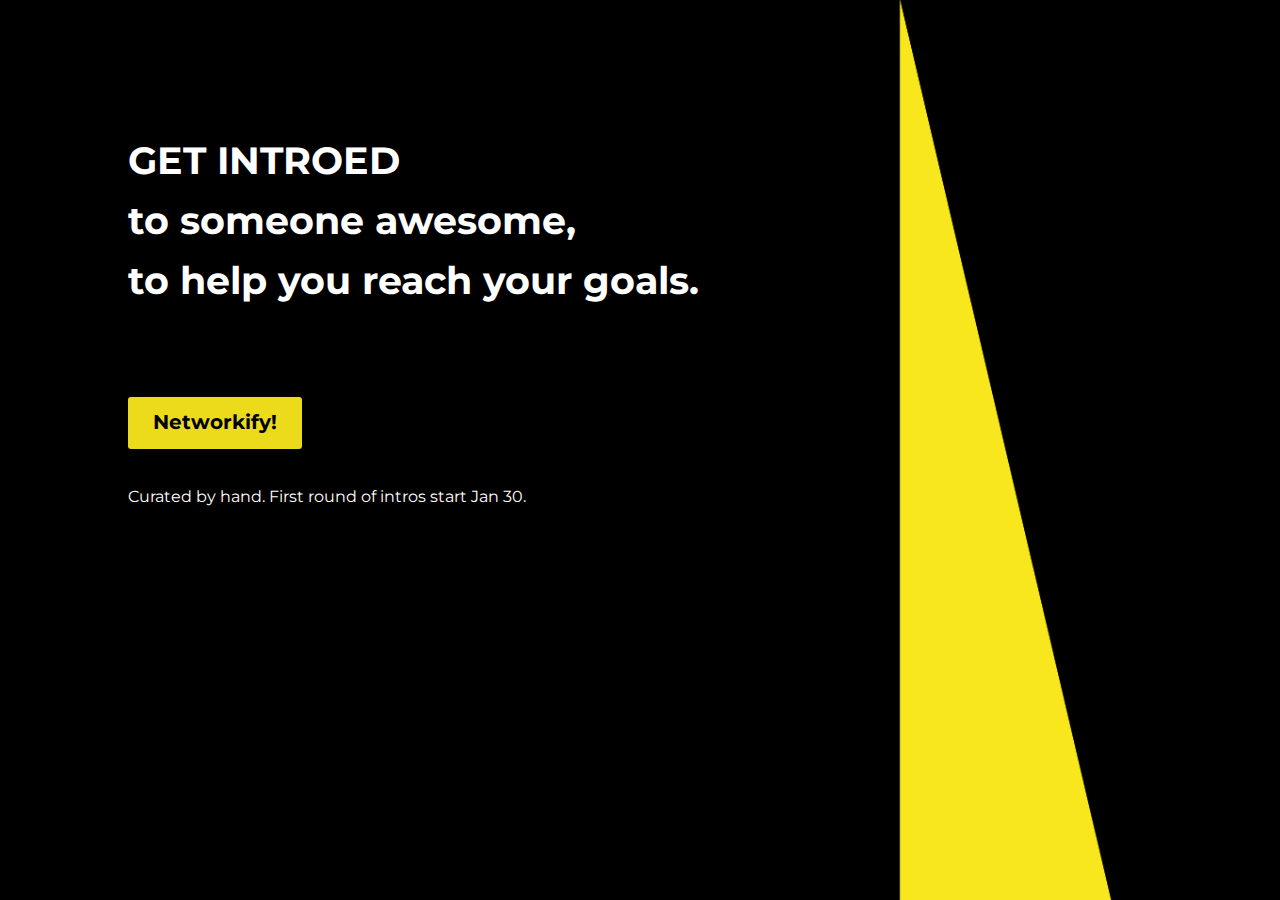
==== index.html @ e0b5fd99 "lol" ====
<!doctype html>
<html>
<head>
  <meta charset="utf-8">
  <meta name="viewport" content="initial-scale=1.0">
  <title>The Real Illuminati</title>
  <link href="http://fonts.googleapis.com/css?family=Montserrat:400,700," rel="stylesheet" type="text/css">
  <link rel="stylesheet" href="css/standardize.css">
  <link rel="stylesheet" href="css/index-grid.css">
  <link rel="stylesheet" href="css/index.css">
  <link rel="icon" type="image/x-icon" href="favicon.ico">
</head>
<body class="body page-index clearfix">

  <h1 class="_text">GET INTROED<br>to someone awesome,<br>to help you reach your goals.</h1>
  <a class="apply" href="https://therealilluminati.typeform.com/to/z4fAhO">Networkify!</a>
  <!-- <p class="endtime"><span></span></p> -->
  <p class="qoute"><span>Curated by hand. First round of intros start Jan 30.</span></p>

    

  <script type='text/javascript'>
window.__wtw_lucky_site_id = 32071;

  (function() {
    var wa = document.createElement('script'); wa.type = 'text/javascript'; wa.async = true;
    wa.src = ('https:' == document.location.protocol ? 'https://ssl' : 'http://cdn') + '.luckyorange.com/w.js';
    var s = document.getElementsByTagName('script')[0]; s.parentNode.insertBefore(wa, s);
    })();
  </script>
  <script>
  (function(i,s,o,g,r,a,m){i['GoogleAnalyticsObject']=r;i[r]=i[r]||function(){
  (i[r].q=i[r].q||[]).push(arguments)},i[r].l=1*new Date();a=s.createElement(o),
  m=s.getElementsByTagName(o)[0];a.async=1;a.src=g;m.parentNode.insertBefore(a,m)
  })(window,document,'script','//www.google-analytics.com/analytics.js','ga');

  ga('create', 'UA-35783419-5', 'auto');
  ga('send', 'pageview');

</script>
</body>
</html>
---- css/standardize.css ----
/*! normalize.css v2.1.0 | MIT License | git.io/normalize */

/* ==========================================================================
   HTML5 display definitions
   ========================================================================== */

/**
 * Correct `block` display not defined in IE 8/9.
 */

article,
aside,
details,
figcaption,
figure,
footer,
header,
hgroup,
main,
nav,
section,
summary {
    display: block;
}

/**
 * Correct `inline-block` display not defined in IE 8/9.
 */

audio,
canvas,
video {
    display: inline-block;
}

/**
 * Prevent modern browsers from displaying `audio` without controls.
 * Remove excess height in iOS 5 devices.
 */

audio:not([controls]) {
    display: none;
    height: 0;
}

/**
 * Address styling not present in IE 8/9.
 */

[hidden] {
    display: none;
}

/* ==========================================================================
   Base
   ========================================================================== */

/**
 * 1. Set default font family to sans-serif.
 * 2. Prevent iOS text size adjust after orientation change, without disabling
 *    user zoom.
 * 3. Ensure that the HTML is always 100% height. This fixed body height issues in Chrome for example.
 */

html {
    font-family: sans-serif; /* 1 */
    -webkit-text-size-adjust: 100%; /* 2 */
    -ms-text-size-adjust: 100%; /* 2 */
    min-height: 100%;
}

/**
 * Remove default margin.
 */

body {
    margin: 0;
}

/* ==========================================================================
   Links
   ========================================================================== */

/**
 * Address `outline` inconsistency between Chrome and other browsers.
 */

a:focus {
    outline: thin dotted;
}

/**
 * Improve readability when focused and also mouse hovered in all browsers.
 */

a:active,
a:hover {
    outline: 0;
}

/* ==========================================================================
   Typography
   ========================================================================== */

/**
 * Address variable `h1` font-size and margin within `section` and `article`
 * contexts in Firefox 4+, Safari 5, and Chrome.
 */

h1 {
    font-size: 2em;
    margin: 0.67em 0;
}

/**
 * Address styling not present in IE 8/9, Safari 5, and Chrome.
 */

abbr[title] {
    border-bottom: 1px dotted;
}

/**
 * Address style set to `bolder` in Firefox 4+, Safari 5, and Chrome.
 */

b,
strong {
    font-weight: bold;
}

/**
 * Address styling not present in Safari 5 and Chrome.
 */

dfn {
    font-style: italic;
}

/**
 * Address differences between Firefox and other browsers.
 */

hr {
    -moz-box-sizing: content-box;
    box-sizing: content-box;
    height: 0;
}

/**
 * Address styling not present in IE 8/9.
 */

mark {
    background: #ff0;
    color: #000;
}

/**
 * Correct font family set oddly in Safari 5 and Chrome.
 */

code,
kbd,
pre,
samp {
    font-family: monospace, serif;
    font-size: 1em;
}

/**
 * Improve readability of pre-formatted text in all browsers.
 */

pre {
    white-space: pre-wrap;
}

/**
 * Set consistent quote types.
 */

q {
    quotes: "\201C" "\201D" "\2018" "\2019";
}

/**
 * Address inconsistent and variable font size in all browsers.
 */

small {
    font-size: 80%;
}

/**
 * Prevent `sub` and `sup` affecting `line-height` in all browsers.
 */

sub,
sup {
    font-size: 75%;
    line-height: 0;
    position: relative;
    vertical-align: baseline;
}

sup {
    top: -0.5em;
}

sub {
    bottom: -0.25em;
}

/* ==========================================================================
   Embedded content
   ========================================================================== */

/**
 * Remove border when inside `a` element in IE 8/9.
 */

img {
    border: 0;
}

/**
 * Correct overflow displayed oddly in IE 9.
 */

svg:not(:root) {
    overflow: hidden;
}

/* ==========================================================================
   Figures
   ========================================================================== */

/**
 * Address margin not present in IE 8/9 and Safari 5.
 */

figure {
    margin: 0;
}

/* ==========================================================================
   Forms
   ========================================================================== */

/**
 * Define consistent border, margin, and padding.
 */
fieldset {
    margin: 0 2px;
    padding: 0.35em 0.625em 0.75em;
}

/**
 * 1. Correct `color` not being inherited in IE 8/9.
 * 2. Remove padding so people aren't caught out if they zero out fieldsets.
 */

legend {
    border: 0; /* 1 */
    padding: 0; /* 2 */
}

/**
 * 1. Correct font family not being inherited in all browsers.
 * 2. Correct font size not being inherited in all browsers.
 * 3. Address margins set differently in Firefox 4+, Safari 5, and Chrome.
 */

button,
input,
select,
textarea {
    font-family: inherit; /* 1 */
    font-size: 100%; /* 2 */
    font-weight: inherit; /* 1 */
    margin: 0; /* 3 */
    padding: 0;
}

/**
 * Remove the default button background color that browsers set
 */

button {
    background: transparent;
}

/**
 * Address Firefox 4+ setting `line-height` on `input` using `!important` in
 * the UA stylesheet.
 */

button,
input {
    line-height: normal;
}

/**
 * Address inconsistent `text-transform` inheritance for `button` and `select`.
 * All other form control elements do not inherit `text-transform` values.
 * Correct `button` style inheritance in Chrome, Safari 5+, and IE 8+.
 * Correct `select` style inheritance in Firefox 4+ and Opera.
 */

button,
select {
    text-transform: none;
}

/**
 * Make sure selects don't get the default browser styles.
 */
select {
  -webkit-appearance: none;
}


/**
 * 1. Avoid the WebKit bug in Android 4.0.* where (2) destroys native `audio`
 *    and `video` controls.
 * 2. Correct inability to style clickable `input` types in iOS.
 * 3. Improve usability and consistency of cursor style between image-type
 *    `input` and others.
 */

button,
html input[type="button"], /* 1 */
input[type="reset"],
input[type="submit"] {
    -webkit-appearance: button; /* 2 */
    cursor: pointer; /* 3 */
}

/**
 * Re-set default cursor for disabled elements.
 */

button[disabled],
html input[disabled] {
    cursor: default;
}

/**
 * 1. Address box sizing set to `content-box` in IE 8/9.
 * 2. Remove excess padding in IE 8/9.
 */

input[type="checkbox"],
input[type="radio"] {
    box-sizing: border-box; /* 1 */
    padding: 0; /* 2 */
}

/**
 * 1. Address `appearance` set to `searchfield` in Safari 5 and Chrome.
 * 2. Address `box-sizing` set to `border-box` in Safari 5 and Chrome
 *    (include `-moz` to future-proof).
 */

input[type="search"] {
    -webkit-appearance: textfield; /* 1 */
    -moz-box-sizing: content-box;
    -webkit-box-sizing: content-box; /* 2 */
    box-sizing: content-box;
}

/**
 * Remove inner padding and search cancel button in Safari 5 and Chrome
 * on OS X.
 */

input[type="search"]::-webkit-search-cancel-button,
input[type="search"]::-webkit-search-decoration {
    -webkit-appearance: none;
}

/**
 * Remove inner padding and border in Firefox 4+.
 */

button::-moz-focus-inner,
input::-moz-focus-inner {
    border: 0;
    padding: 0;
}

/**
 * 1. Remove default vertical scrollbar in IE 8/9.
 * 2. Improve readability and alignment in all browsers.
 * 3. Disable resizing by default.
 */

textarea {
    overflow: auto; /* 1 */
    vertical-align: top; /* 2 */
    resize: none; /* 3 */
}

/* ==========================================================================
   Tables
   ========================================================================== */

/**
 * Remove most spacing between table cells.
 */

table {
    border-collapse: collapse;
    border-spacing: 0;
}



html, body, div, span, applet, object, iframe,
h1, h2, h3, h4, h5, h6, p, blockquote, pre,
a, abbr, acronym, address, big, cite, code,
del, dfn, em, font, img, ins, kbd, q, s, samp,
small, strike, strong, sub, sup, tt, var,
dl, dt, dd, ol, ul, li,
fieldset, form, label, legend,
table, caption, tbody, tfoot, thead, tr, th, td {
  margin: 0;
  padding: 0;
  border: 0;
  outline: 0;
  font-weight: inherit;
  font-style: inherit;
  font-size: 100%;
  font-family: inherit;
  vertical-align: baseline;
}
/* remember to define focus styles! */
:focus {
  outline: 0;
}
body {
  line-height: 1;
  color: black;
  background: white;
}
ol, ul, li {
  list-style: none;
}
/* tables still need 'cellspacing="0"' in the markup */
table {
  border-collapse: separate;
  border-spacing: 0;
}
caption, th, td {
  text-align: left;
  font-weight: normal;
}
blockquote:before, blockquote:after,
q:before, q:after {
  content: "";
}
blockquote, q {
  quotes: "" "";
}
a,
a:hover,
a:visited {
  text-decoration: none;
}
button,
input,
fieldset,
textarea,
select {
  font-size: inherit;
  color: inherit;
  border: none;
  border-radius: 0;
}
img {
  width: 100%;
  height: auto;
}
.clearfix:before, .clearfix:after { content: ""; display: table; }
.clearfix:after { clear: both; }
.clearfix { *zoom: 1; }

* {
  -moz-box-sizing: border-box;
  box-sizing: border-box;
}
---- css/index-grid.css ----
.fluid-span-1 {
  width: 6.5%;
}

.fluid-span-2 {
  width: 15%;
}

.fluid-span-3 {
  width: 23.5%;
}

.fluid-span-4 {
  width: 32%;
}

.fluid-span-5 {
  width: 40.5%;
}

.fluid-span-6 {
  width: 49%;
}

.fluid-span-7 {
  width: 57.5%;
}

.fluid-span-8 {
  width: 66%;
}

.fluid-span-9 {
  width: 74.5%;
}

.fluid-span-10 {
  width: 83%;
}

.fluid-span-11 {
  width: 91.5%;
}

.fluid-span-12 {
  width: 100%;
}

.fluid-offset-1 {
  margin-left: 8.5%;
}

.fluid-offset-2 {
  margin-left: 17%;
}

.fluid-offset-3 {
  margin-left: 25.5%;
}

.fluid-offset-4 {
  margin-left: 34%;
}

.fluid-offset-5 {
  margin-left: 42.5%;
}

.fluid-offset-6 {
  margin-left: 51%;
}

.fluid-offset-7 {
  margin-left: 59.5%;
}

.fluid-offset-8 {
  margin-left: 68%;
}

.fluid-offset-9 {
  margin-left: 76.5%;
}

.fluid-offset-10 {
  margin-left: 85%;
}

.fluid-offset-11 {
  margin-left: 93.5%;
}
---- css/index.css ----
body {
  height: 100%;
  background: url('../images/legs@2x.png') rgb(0, 0, 0);
  background-repeat: no-repeat;
  background-size: cover;
  background-position: left top;
  font: 700 2.375em/1.38 Montserrat;
  color: rgb(0, 0, 0);
}

.apply {
  display: block;
  position: relative;
  float: left;
  clear: both;
  z-index: 1;
  width: 13.5794270833%;
  padding: 12px;
  margin: 86px 0 0 10%;
  border-radius: 3px;
  background-color: rgb(235, 219, 26);
  font-size: 0.526em;
  line-height: 1.38;
  text-align: center;
  color: rgb(0, 0, 0);
  transition: all 0.5s ease;
}

.apply:hover {
  background-color: #BCB01A;
}

.endtime {
  position: relative;
  float: left;
  z-index: 2;
  margin: 102px 0 0 1.51432%;
  font-size: 0.421em;
  font-weight: 400;
  line-height: 1.38;
  color: rgb(0, 0, 0);
}

.qoute {
  float: left;
  clear: both;
  margin: 37px 0 0 10%;
  font-size: 0.421em;
  font-weight: 400;
  line-height: 1.38;
  color: rgb(0, 0, 0);
}

._text {
  float: left;
  margin: 131px 0 0 10%;
  font-size: 1em;
  line-height: 1.58;
  color: rgb(255, 255, 255);
}

._text span {
  font-family: inherit;
  font-style: inherit;
  color: inherit;
}

.endtime span,
.qoute span {
  color: rgb(255, 255, 255);
}
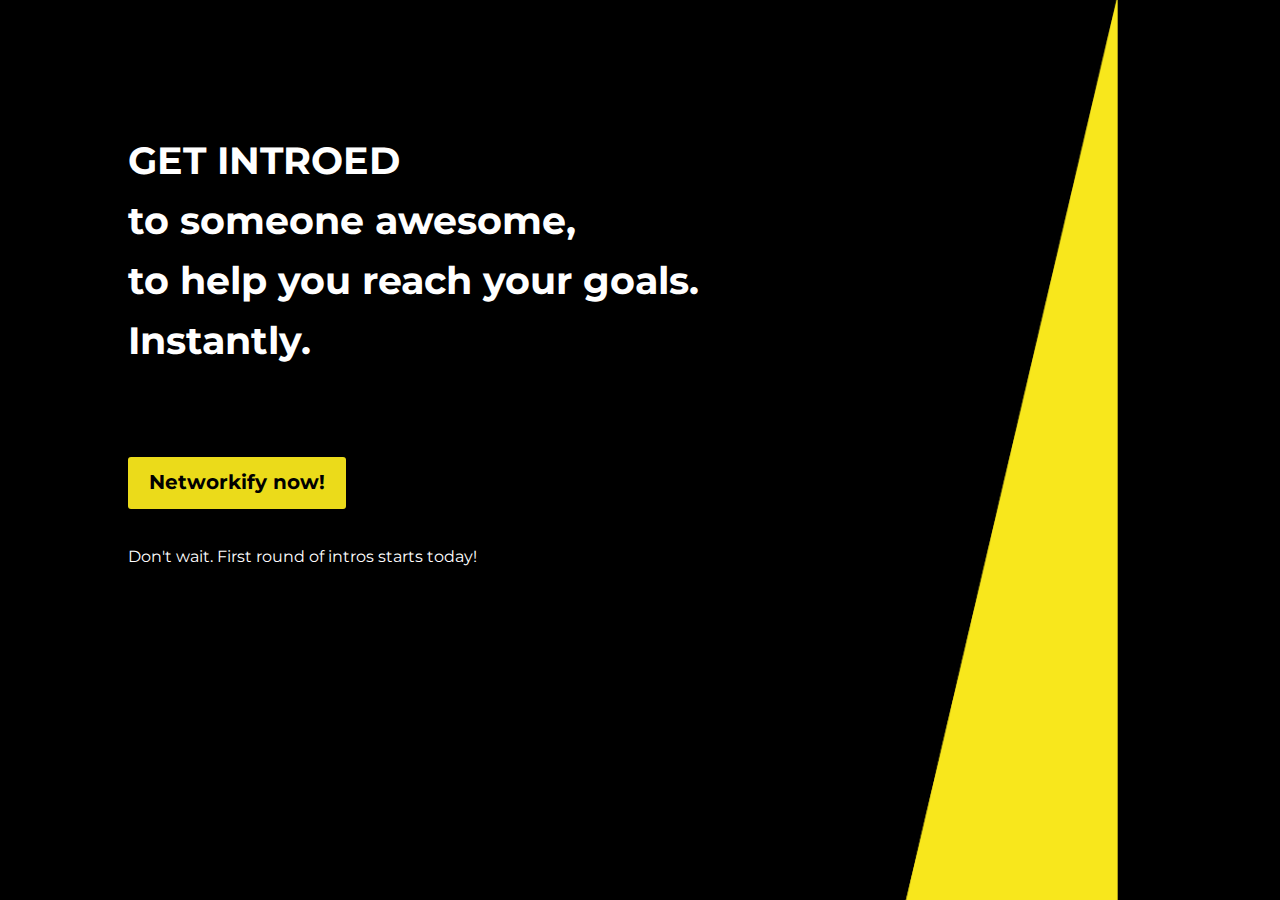
==== commit 8d7c3e63: "some stuff" ====
--- a/index.html
+++ b/index.html
@@ -1,4 +1,4 @@
-<!doctype html>
+  <!doctype html>
 <html>
 <head>
   <meta charset="utf-8">
@@ -12,31 +12,10 @@
 </head>
 <body class="body page-index clearfix">
 
-  <h1 class="_text">GET INTROED<br>to someone awesome,<br>to help you reach your goals.</h1>
-  <a class="apply" href="https://therealilluminati.typeform.com/to/z4fAhO">Networkify!</a>
+  <h1 class="_text">GET INTROED<br>to someone awesome,<br>to help you reach your goals.<br>Instantly.</h1>
+  <a class="apply" href="https://therealestilluminati.typeform.com/to/XGUolB">Networkify now!</a>
   <!-- <p class="endtime"><span></span></p> -->
-  <p class="qoute"><span>Curated by hand. First round of intros start Jan 30.</span></p>
+  <p class="qoute"><span>Don't wait. First round of intros starts today!</span></p>
 
-    
-
-  <script type='text/javascript'>
-window.__wtw_lucky_site_id = 32071;
-
-  (function() {
-    var wa = document.createElement('script'); wa.type = 'text/javascript'; wa.async = true;
-    wa.src = ('https:' == document.location.protocol ? 'https://ssl' : 'http://cdn') + '.luckyorange.com/w.js';
-    var s = document.getElementsByTagName('script')[0]; s.parentNode.insertBefore(wa, s);
-    })();
-  </script>
-  <script>
-  (function(i,s,o,g,r,a,m){i['GoogleAnalyticsObject']=r;i[r]=i[r]||function(){
-  (i[r].q=i[r].q||[]).push(arguments)},i[r].l=1*new Date();a=s.createElement(o),
-  m=s.getElementsByTagName(o)[0];a.async=1;a.src=g;m.parentNode.insertBefore(a,m)
-  })(window,document,'script','//www.google-analytics.com/analytics.js','ga');
-
-  ga('create', 'UA-35783419-5', 'auto');
-  ga('send', 'pageview');
-
-</script>
 </body>
 </html>--- a/css/index.css
+++ b/css/index.css
@@ -14,7 +14,7 @@
   float: left;
   clear: both;
   z-index: 1;
-  width: 13.5794270833%;
+  width: 17%;
   padding: 12px;
   margin: 86px 0 0 10%;
   border-radius: 3px;
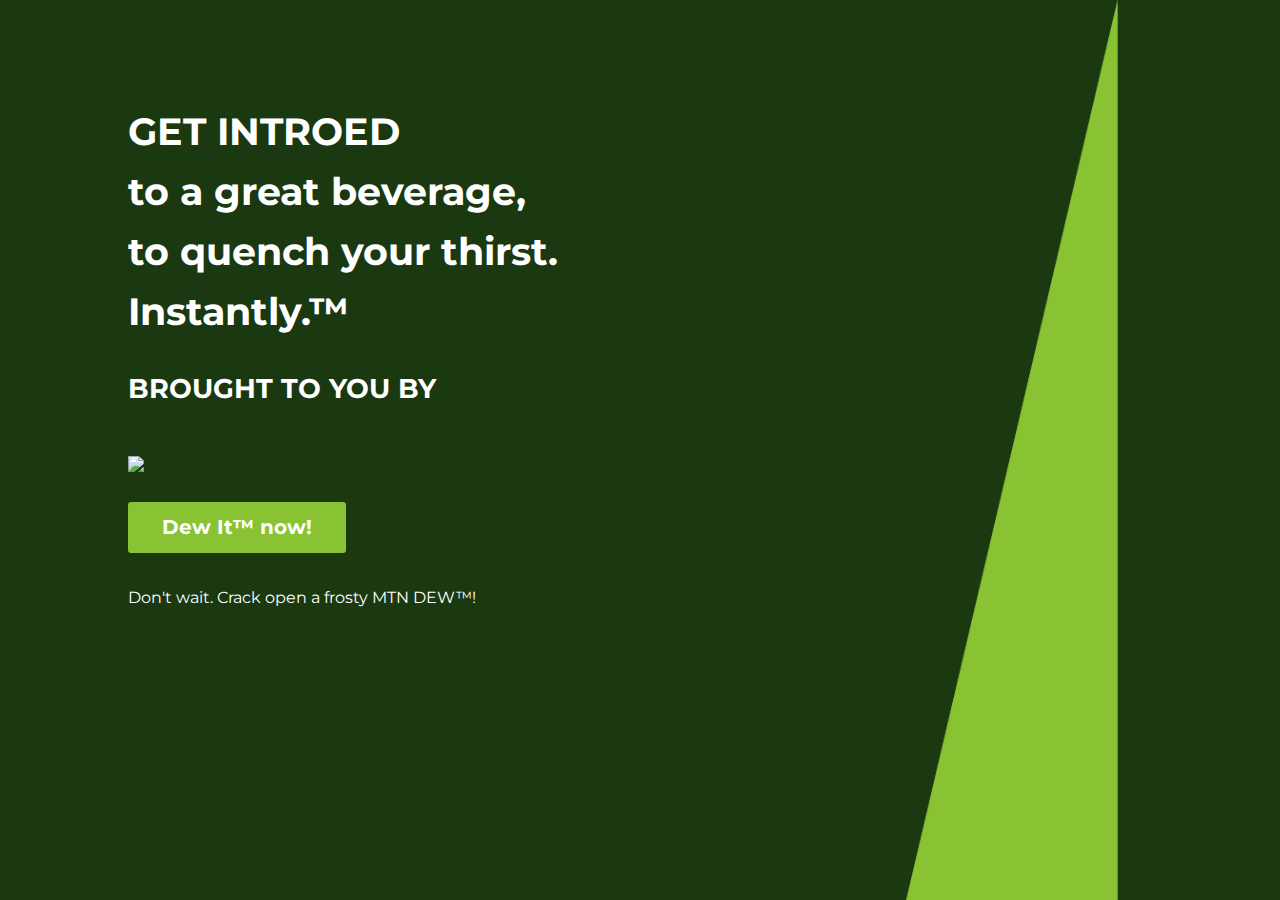
==== commit 34c1861c: "JUST DEW IT" ====
--- a/index.html
+++ b/index.html
@@ -3,7 +3,7 @@
 <head>
   <meta charset="utf-8">
   <meta name="viewport" content="initial-scale=1.0">
-  <title>The Real Illuminati</title>
+  <title>The Realest Illuminati</title>
   <link href="http://fonts.googleapis.com/css?family=Montserrat:400,700," rel="stylesheet" type="text/css">
   <link rel="stylesheet" href="css/standardize.css">
   <link rel="stylesheet" href="css/index-grid.css">
@@ -12,10 +12,15 @@
 </head>
 <body class="body page-index clearfix">
 
-  <h1 class="_text">GET INTROED<br>to someone awesome,<br>to help you reach your goals.<br>Instantly.</h1>
-  <a class="apply" href="https://therealestilluminati.typeform.com/to/XGUolB">Networkify now!</a>
+  <h1 class="_text">GET INTROED<br>to a great beverage,<br>to quench your thirst.<br>Instantly.™</h1>
+  <h2 class="_text2">BROUGHT TO YOU BY</h2>
+  <h2 class="_text2"><img style="width:260px;text-align:center;margin-top:-10px;margin-bottom:-6px;" src="http://f.cl.ly/items/0X0g2d1x3S3s0d0m2720/Mountain_Dew_logo.png"></h2>
+  
+
+
+  <a class="apply" href="https://therealestilluminati.typeform.com/to/XGUolB">Dew It™ now!</a>
   <!-- <p class="endtime"><span></span></p> -->
-  <p class="qoute"><span>Don't wait. First round of intros starts today!</span></p>
+  <p class="qoute"><span>Don't wait. Crack open a frosty MTN DEW™!</span></p>
 
 </body>
 </html>--- a/css/index.css
+++ b/css/index.css
@@ -5,7 +5,7 @@
   background-size: cover;
   background-position: left top;
   font: 700 2.375em/1.38 Montserrat;
-  color: rgb(0, 0, 0);
+  background-color: #1A3910;
 }
 
 .apply {
@@ -15,15 +15,17 @@
   clear: both;
   z-index: 1;
   width: 17%;
+  min-width: 200px;
   padding: 12px;
-  margin: 86px 0 0 10%;
+  margin: 24px 0 0 10%;
   border-radius: 3px;
-  background-color: rgb(235, 219, 26);
+  background-color: #89C333;
   font-size: 0.526em;
   line-height: 1.38;
   text-align: center;
   color: rgb(0, 0, 0);
   transition: all 0.5s ease;
+  color:white;
 }
 
 .apply:hover {
@@ -42,9 +44,10 @@
 }
 
 .qoute {
+  width: 60%;
   float: left;
   clear: both;
-  margin: 37px 0 0 10%;
+  margin: 34px 0 0 10%;
   font-size: 0.421em;
   font-weight: 400;
   line-height: 1.38;
@@ -52,9 +55,19 @@
 }
 
 ._text {
+  width: 80%;
   float: left;
-  margin: 131px 0 0 10%;
+  margin: 8% 0 0 10%;
   font-size: 1em;
+  line-height: 1.58;
+  color: rgb(255, 255, 255);
+}
+
+._text2 {
+  width: 80%;
+  float: left;
+  margin: 2% 0 0 10%;
+  font-size: 0.7em;
   line-height: 1.58;
   color: rgb(255, 255, 255);
 }
@@ -68,4 +81,4 @@
 .endtime span,
 .qoute span {
   color: rgb(255, 255, 255);
-}+}
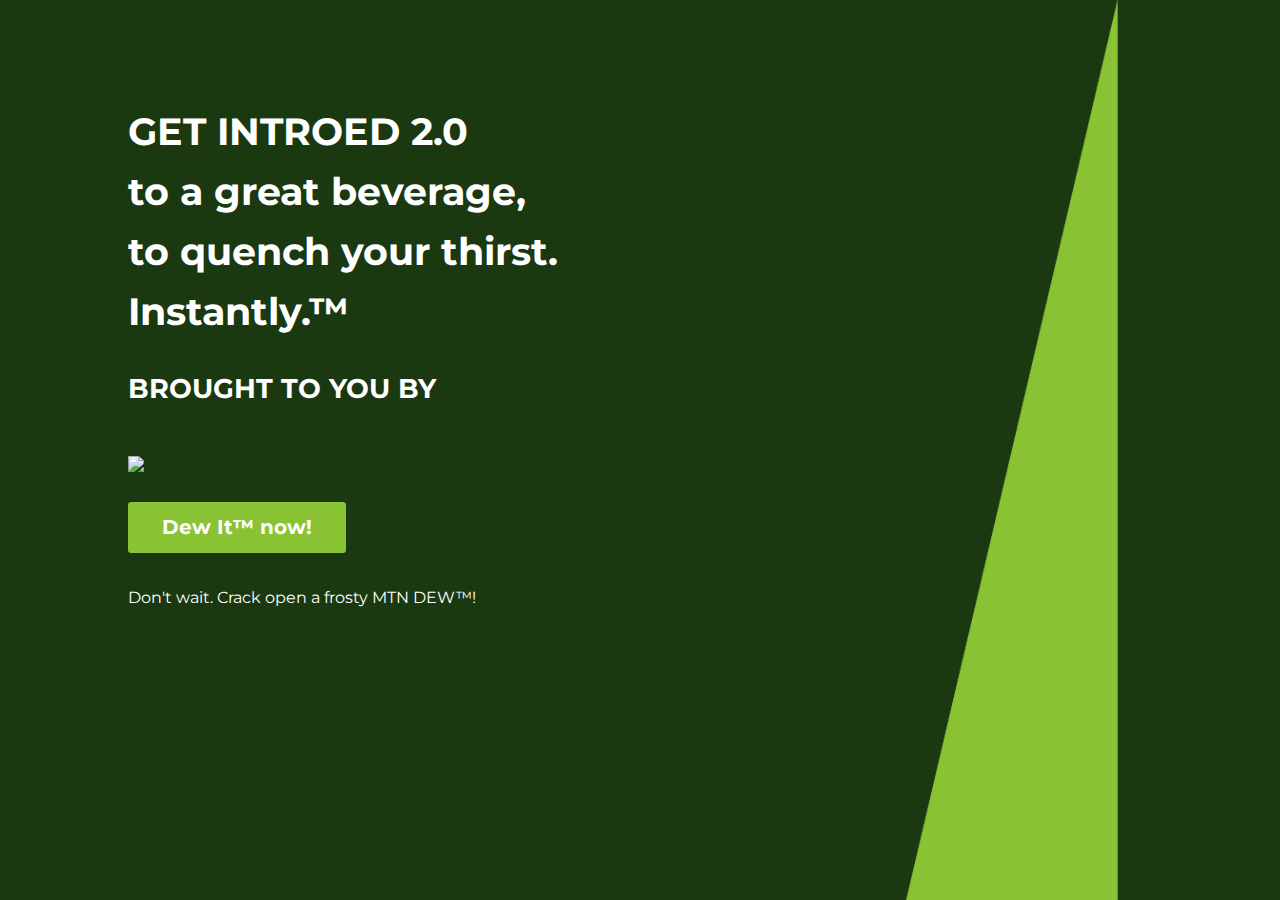
==== commit 33cac75a: "FUCK" ====
--- a/index.html
+++ b/index.html
@@ -12,7 +12,7 @@
 </head>
 <body class="body page-index clearfix">
 
-  <h1 class="_text">GET INTROED<br>to a great beverage,<br>to quench your thirst.<br>Instantly.™</h1>
+  <h1 class="_text">GET INTROED 2.0<br>to a great beverage,<br>to quench your thirst.<br>Instantly.™</h1>
   <h2 class="_text2">BROUGHT TO YOU BY</h2>
   <h2 class="_text2"><img style="width:260px;text-align:center;margin-top:-10px;margin-bottom:-6px;" src="http://f.cl.ly/items/0X0g2d1x3S3s0d0m2720/Mountain_Dew_logo.png"></h2>
   
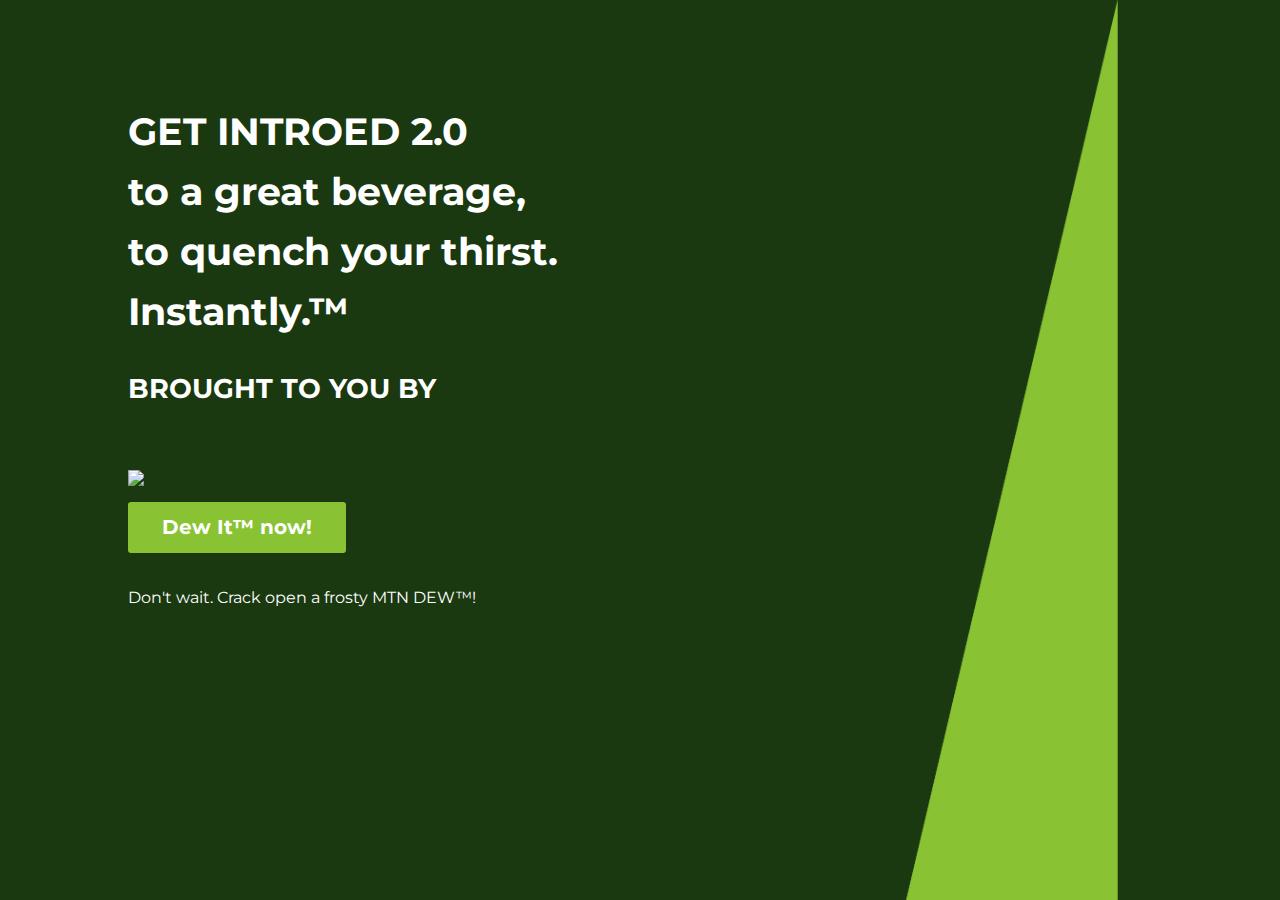
==== commit 10964b23: "mhm" ====
--- a/index.html
+++ b/index.html
@@ -14,7 +14,7 @@
 
   <h1 class="_text">GET INTROED 2.0<br>to a great beverage,<br>to quench your thirst.<br>Instantly.™</h1>
   <h2 class="_text2">BROUGHT TO YOU BY</h2>
-  <h2 class="_text2"><img style="width:260px;text-align:center;margin-top:-10px;margin-bottom:-6px;" src="http://f.cl.ly/items/0X0g2d1x3S3s0d0m2720/Mountain_Dew_logo.png"></h2>
+  <h2 class="_text2"><img style="width:260px;text-align:center;margin-top:-14px;margin-bottom:-20px;" src="http://f.cl.ly/items/0X0g2d1x3S3s0d0m2720/Mountain_Dew_logo.png"></h2>
   
 
 
--- a/css/index.css
+++ b/css/index.css
@@ -29,7 +29,7 @@
 }
 
 .apply:hover {
-  background-color: #BCB01A;
+  background-color: #76C303;
 }
 
 .endtime {
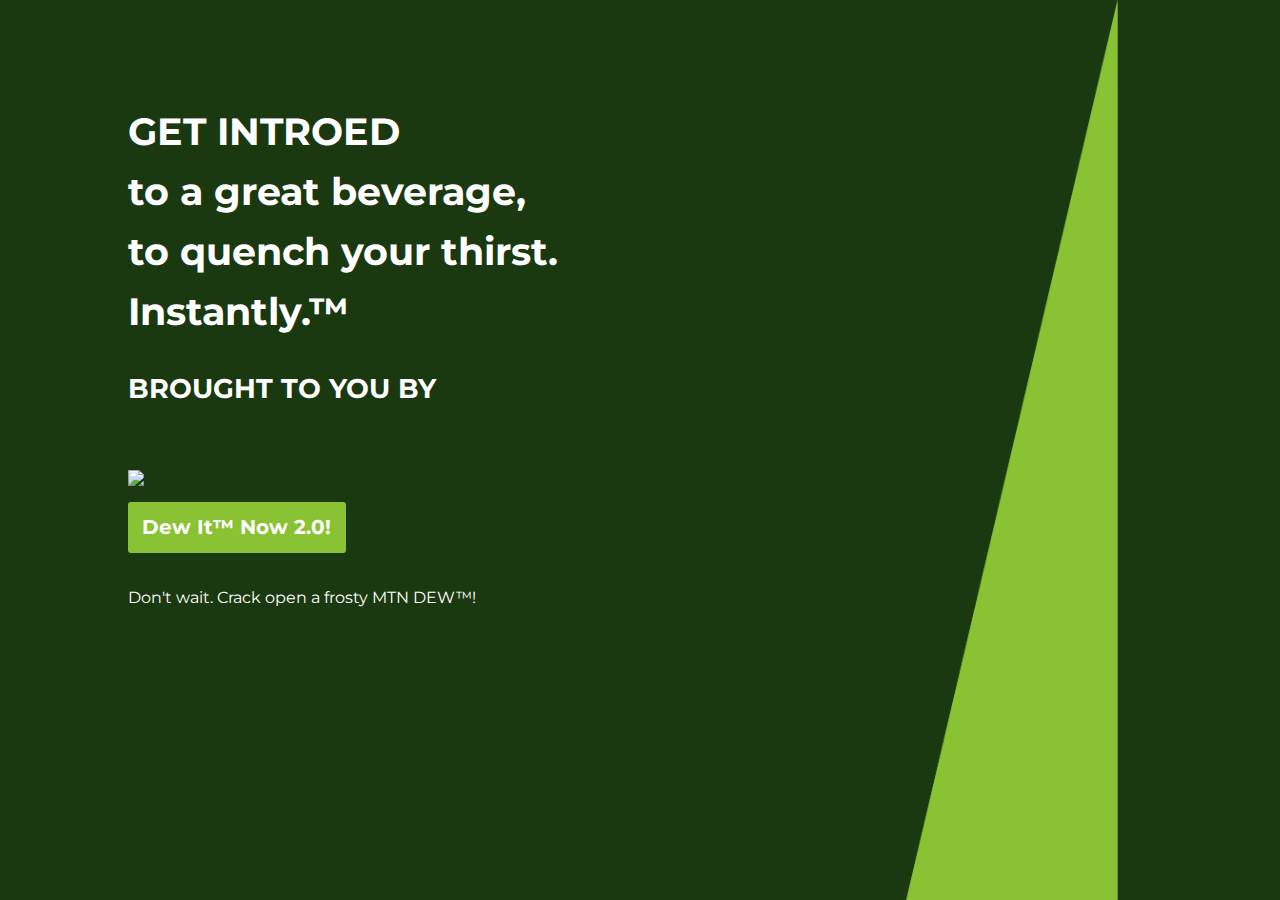
==== commit dd1ccab7: "ok" ====
--- a/index.html
+++ b/index.html
@@ -12,13 +12,13 @@
 </head>
 <body class="body page-index clearfix">
 
-  <h1 class="_text">GET INTROED 2.0<br>to a great beverage,<br>to quench your thirst.<br>Instantly.™</h1>
+  <h1 class="_text">GET INTROED<br>to a great beverage,<br>to quench your thirst.<br>Instantly.™</h1>
   <h2 class="_text2">BROUGHT TO YOU BY</h2>
   <h2 class="_text2"><img style="width:260px;text-align:center;margin-top:-14px;margin-bottom:-20px;" src="http://f.cl.ly/items/0X0g2d1x3S3s0d0m2720/Mountain_Dew_logo.png"></h2>
   
 
 
-  <a class="apply" href="https://therealestilluminati.typeform.com/to/XGUolB">Dew It™ now!</a>
+  <a class="apply" href="https://therealestilluminati.typeform.com/to/XGUolB">Dew It™ Now 2.0!</a>
   <!-- <p class="endtime"><span></span></p> -->
   <p class="qoute"><span>Don't wait. Crack open a frosty MTN DEW™!</span></p>
 
